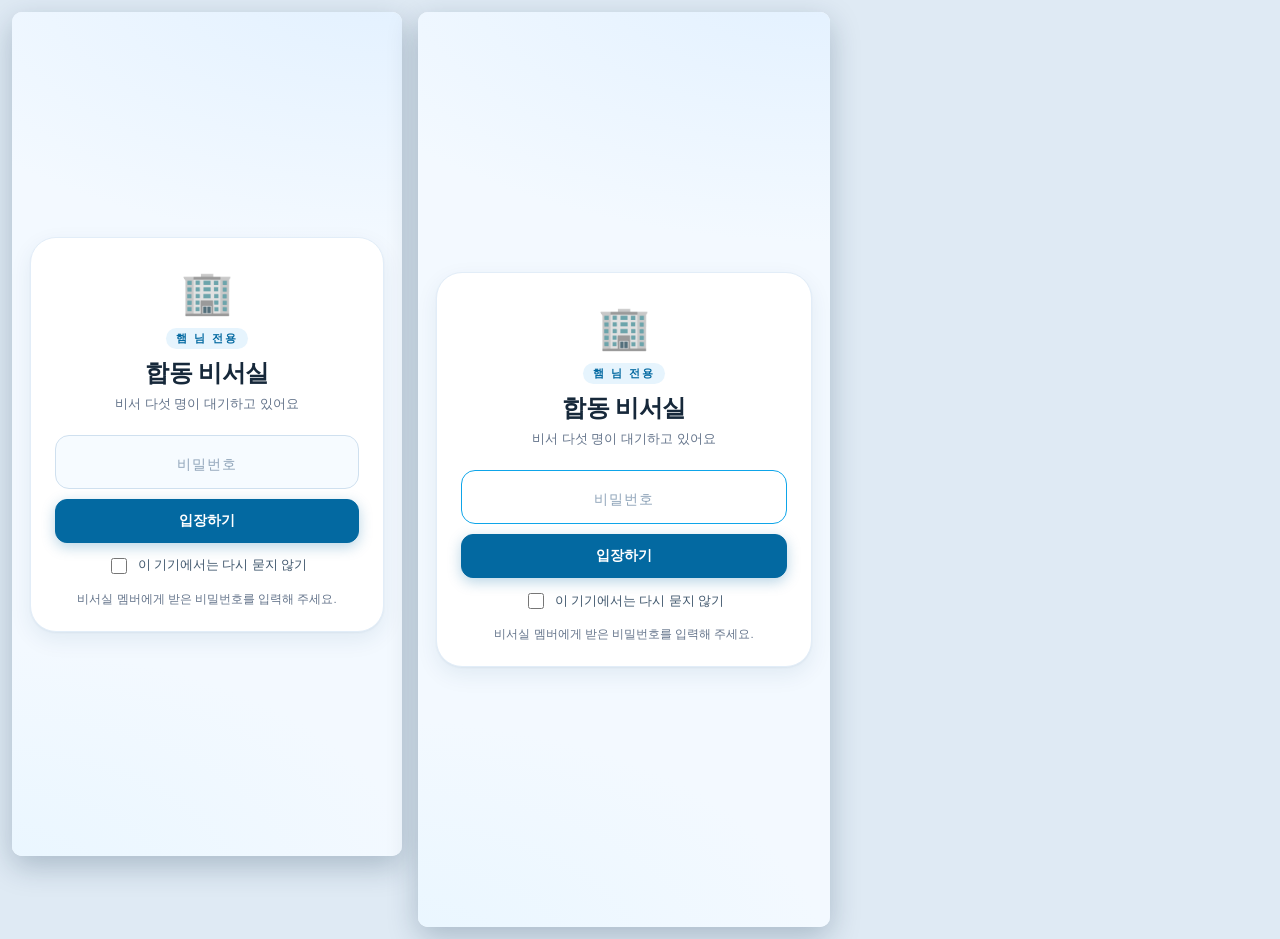
==== preview.html @ e6daa0b8 "design: 평면도를 더 밝게 다듬고 말풍선 겹침·라운지 가구 위치 조정 (미리보기 페이지 포함)" ====
<!DOCTYPE html>
<html lang="ko">
<head>
<meta charset="utf-8">
<title>미리보기</title>
<style>
  html, body { margin: 0; background: #dfeaf4; }
  body { display: flex; gap: 16px; padding: 12px; align-items: flex-start; }
  iframe { border: 0; background: #f3f9ff; border-radius: 10px; box-shadow: 0 10px 30px rgba(12,42,72,.25); }
</style>
</head>
<body>
<iframe id="a" src="./index.html" width="390" height="844"></iframe>
<iframe id="b" src="./index.html?b=1" width="412" height="915"></iframe>
<script>
  var q = new URLSearchParams(location.search);
  if (q.get('w')) document.getElementById('a').width = q.get('w');
  if (q.get('h')) document.getElementById('a').height = q.get('h');
  if (q.get('one')) document.getElementById('b').remove();
</script>
</body>
</html>
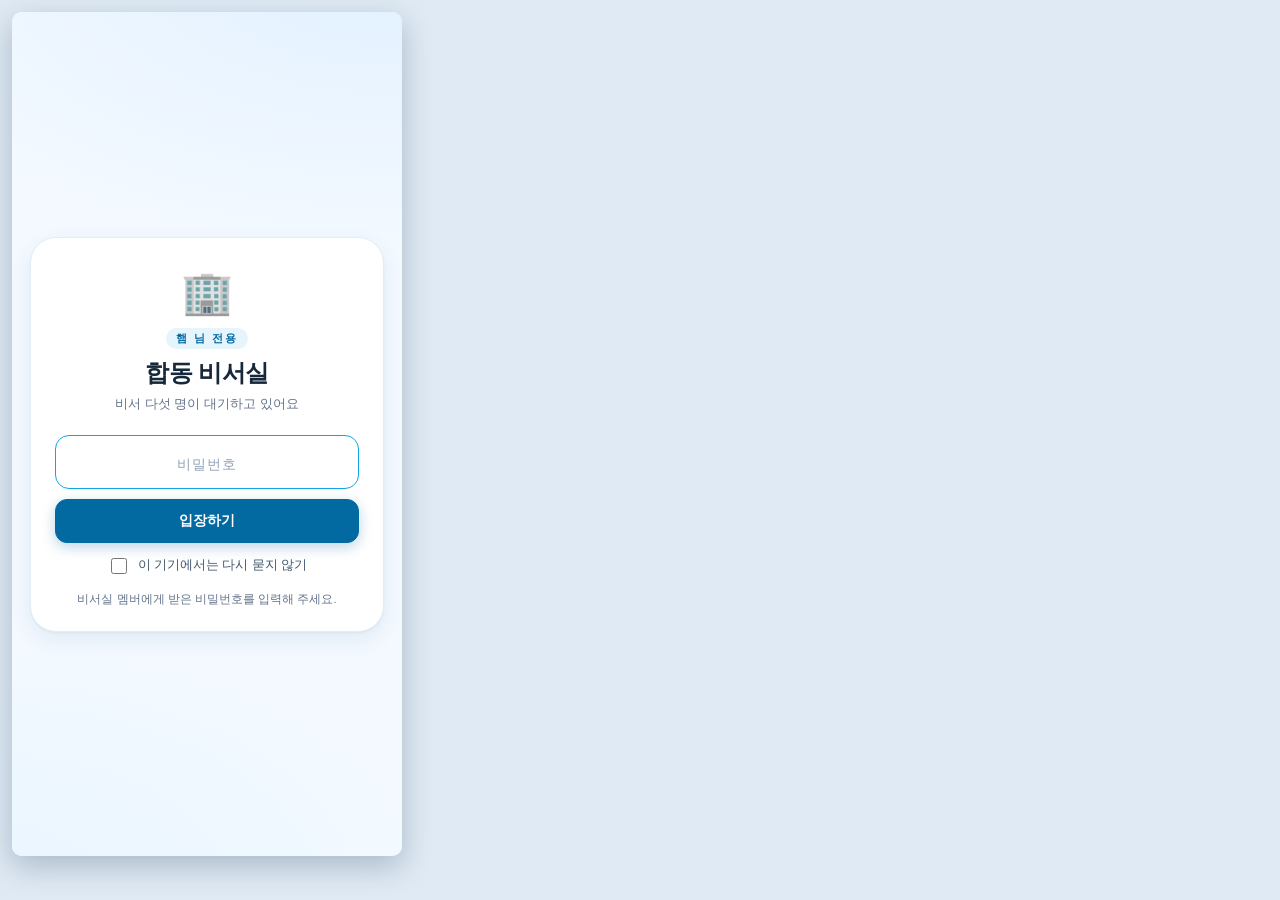
==== commit ff7b0c70: "design: 밝은 톤은 그대로 두고 가구 색을 한 단계 또렷하게 (데스크 비율도 조정)" ====
--- a/preview.html
+++ b/preview.html
@@ -10,13 +10,13 @@
 </style>
 </head>
 <body>
-<iframe id="a" src="./index.html" width="390" height="844"></iframe>
-<iframe id="b" src="./index.html?b=1" width="412" height="915"></iframe>
+<iframe id="a" width="390" height="844"></iframe>
 <script>
   var q = new URLSearchParams(location.search);
-  if (q.get('w')) document.getElementById('a').width = q.get('w');
-  if (q.get('h')) document.getElementById('a').height = q.get('h');
-  if (q.get('one')) document.getElementById('b').remove();
+  var a = document.getElementById('a');
+  if (q.get('w')) a.width = q.get('w');
+  if (q.get('h')) a.height = q.get('h');
+  a.src = './index.html?preview=' + Date.now();
 </script>
 </body>
 </html>
